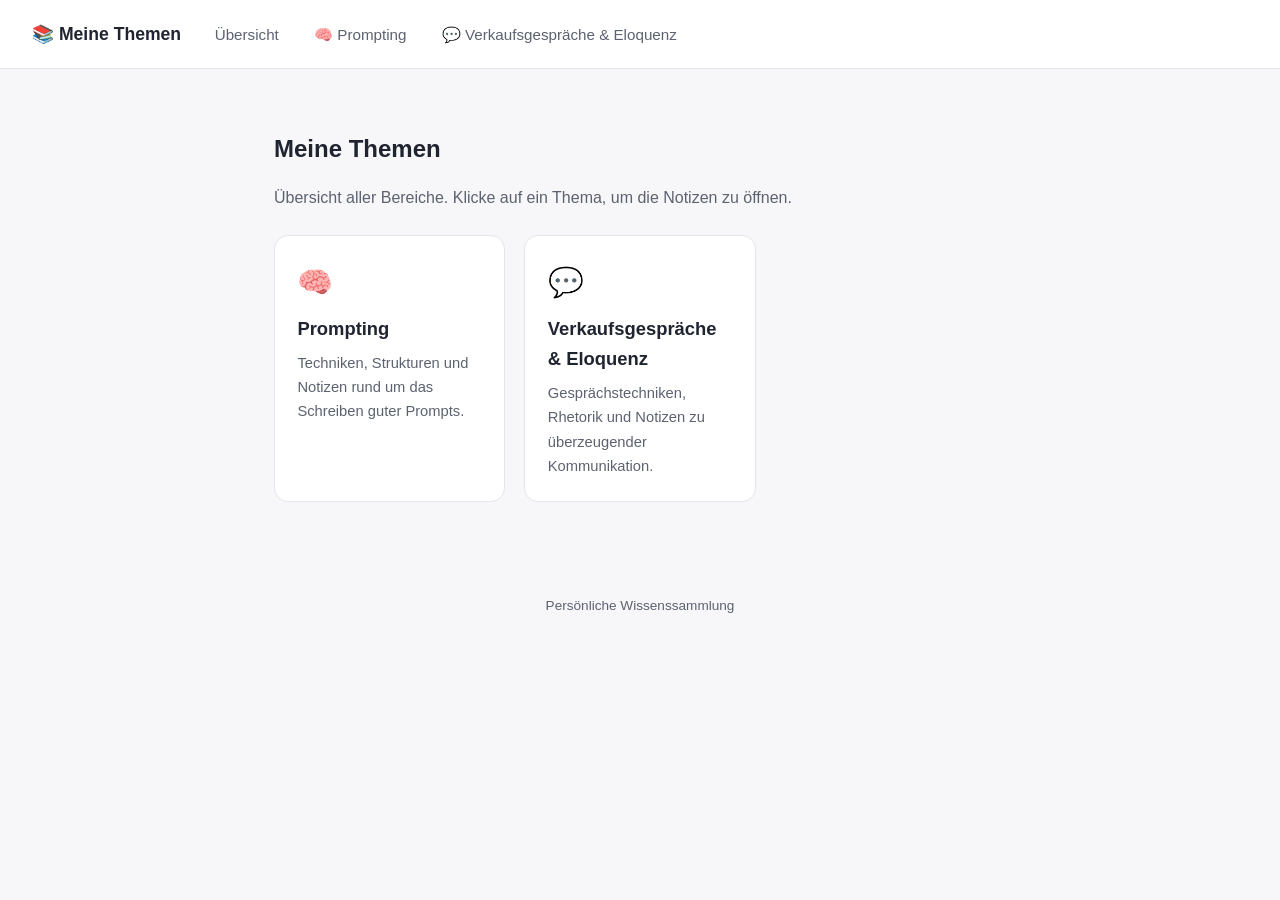
==== docs/index.html @ d951d45c "Initial version: personal topics site (Prompting, Verkaufsgespräche & Eloquenz) Static site generate" ====
﻿<!DOCTYPE html>
<html lang="de">
<head>
<meta charset="UTF-8">
<meta name="viewport" content="width=device-width, initial-scale=1.0">
<title>Meine Themen – Übersicht</title>
<link rel="stylesheet" href="assets/style.css">
</head>
<body>
<header class="site-header">
  <a class="brand" href="index.html">📚 Meine Themen</a>
  <nav class="topnav">
    <a href="index.html">Übersicht</a>
    <a href="prompting.html">🧠 Prompting</a>
<a href="verkaufsgespraeche-eloquenz.html">💬 Verkaufsgespräche & Eloquenz</a>
  </nav>
</header>
<main>
<section class="intro">
  <h1>Meine Themen</h1>
  <p>Übersicht aller Bereiche. Klicke auf ein Thema, um die Notizen zu öffnen.</p>
</section>
<section class="card-grid">
<a class="card" href="prompting.html">
  <div class="card-emoji">🧠</div>
  <h2>Prompting</h2>
  <p>Techniken, Strukturen und Notizen rund um das Schreiben guter Prompts.</p>
</a>
<a class="card" href="verkaufsgespraeche-eloquenz.html">
  <div class="card-emoji">💬</div>
  <h2>Verkaufsgespräche & Eloquenz</h2>
  <p>Gesprächstechniken, Rhetorik und Notizen zu überzeugender Kommunikation.</p>
</a>
</section>
</main>
<footer class="site-footer">
  <p>Persönliche Wissenssammlung</p>
</footer>
</body>
</html>
---- docs/assets/style.css ----
:root {
  --bg: #f7f7f9;
  --surface: #ffffff;
  --text: #1f2430;
  --muted: #5c6270;
  --accent: #4f56d3;
  --accent-soft: #eef0fd;
  --border: #e4e5ec;
}

@media (prefers-color-scheme: dark) {
  :root {
    --bg: #16171d;
    --surface: #1f212b;
    --text: #eceef3;
    --muted: #a3a8b8;
    --accent: #8b91ff;
    --accent-soft: #262a45;
    --border: #2b2d3a;
  }
}

* { box-sizing: border-box; }

body {
  margin: 0;
  font-family: -apple-system, "Segoe UI", Roboto, Helvetica, Arial, sans-serif;
  background: var(--bg);
  color: var(--text);
  line-height: 1.65;
}

.site-header {
  display: flex;
  flex-wrap: wrap;
  align-items: center;
  gap: 1rem 1.5rem;
  padding: 1rem 2rem;
  background: var(--surface);
  border-bottom: 1px solid var(--border);
  position: sticky;
  top: 0;
  z-index: 10;
}

.brand {
  font-weight: 700;
  font-size: 1.1rem;
  color: var(--text);
  text-decoration: none;
}

.topnav {
  display: flex;
  flex-wrap: wrap;
  gap: 0.25rem 1rem;
}

.topnav a {
  color: var(--muted);
  text-decoration: none;
  padding: 0.35rem 0.6rem;
  border-radius: 6px;
  font-size: 0.95rem;
}

.topnav a:hover {
  background: var(--accent-soft);
  color: var(--accent);
}

.topnav a.active {
  background: var(--accent-soft);
  color: var(--accent);
  font-weight: 600;
}

main {
  max-width: 780px;
  margin: 0 auto;
  padding: 2.5rem 1.5rem 4rem;
}

.intro h1 {
  margin-bottom: 0.3rem;
}

.intro p {
  color: var(--muted);
}

.card-grid {
  display: grid;
  grid-template-columns: repeat(auto-fill, minmax(220px, 1fr));
  gap: 1.2rem;
  margin-top: 1.5rem;
}

.card {
  display: block;
  background: var(--surface);
  border: 1px solid var(--border);
  border-radius: 14px;
  padding: 1.4rem;
  text-decoration: none;
  color: var(--text);
  transition: transform 0.15s ease, box-shadow 0.15s ease;
}

.card:hover {
  transform: translateY(-3px);
  box-shadow: 0 8px 24px rgba(0,0,0,0.08);
  border-color: var(--accent);
}

.card-emoji {
  font-size: 1.8rem;
  margin-bottom: 0.5rem;
}

.card h2 {
  margin: 0 0 0.4rem;
  font-size: 1.15rem;
}

.card p {
  margin: 0;
  color: var(--muted);
  font-size: 0.92rem;
}

.topic-page {
  background: var(--surface);
  border: 1px solid var(--border);
  border-radius: 16px;
  padding: 2rem 2.2rem;
}

.topic-page h1 {
  margin-top: 0;
}

.topic-page h2 {
  margin-top: 2rem;
  border-bottom: 1px solid var(--border);
  padding-bottom: 0.3rem;
}

.topic-page code {
  background: var(--accent-soft);
  padding: 0.1rem 0.35rem;
  border-radius: 4px;
  font-size: 0.9em;
}

.topic-page pre {
  background: var(--accent-soft);
  padding: 1rem;
  border-radius: 10px;
  overflow-x: auto;
}

.topic-page pre code {
  background: none;
  padding: 0;
}

.topic-page blockquote {
  margin: 1rem 0;
  padding: 0.6rem 1rem;
  border-left: 3px solid var(--accent);
  background: var(--accent-soft);
  border-radius: 0 8px 8px 0;
}

.topic-page blockquote p {
  margin: 0;
}

.site-footer {
  text-align: center;
  color: var(--muted);
  font-size: 0.85rem;
  padding: 1rem;
}
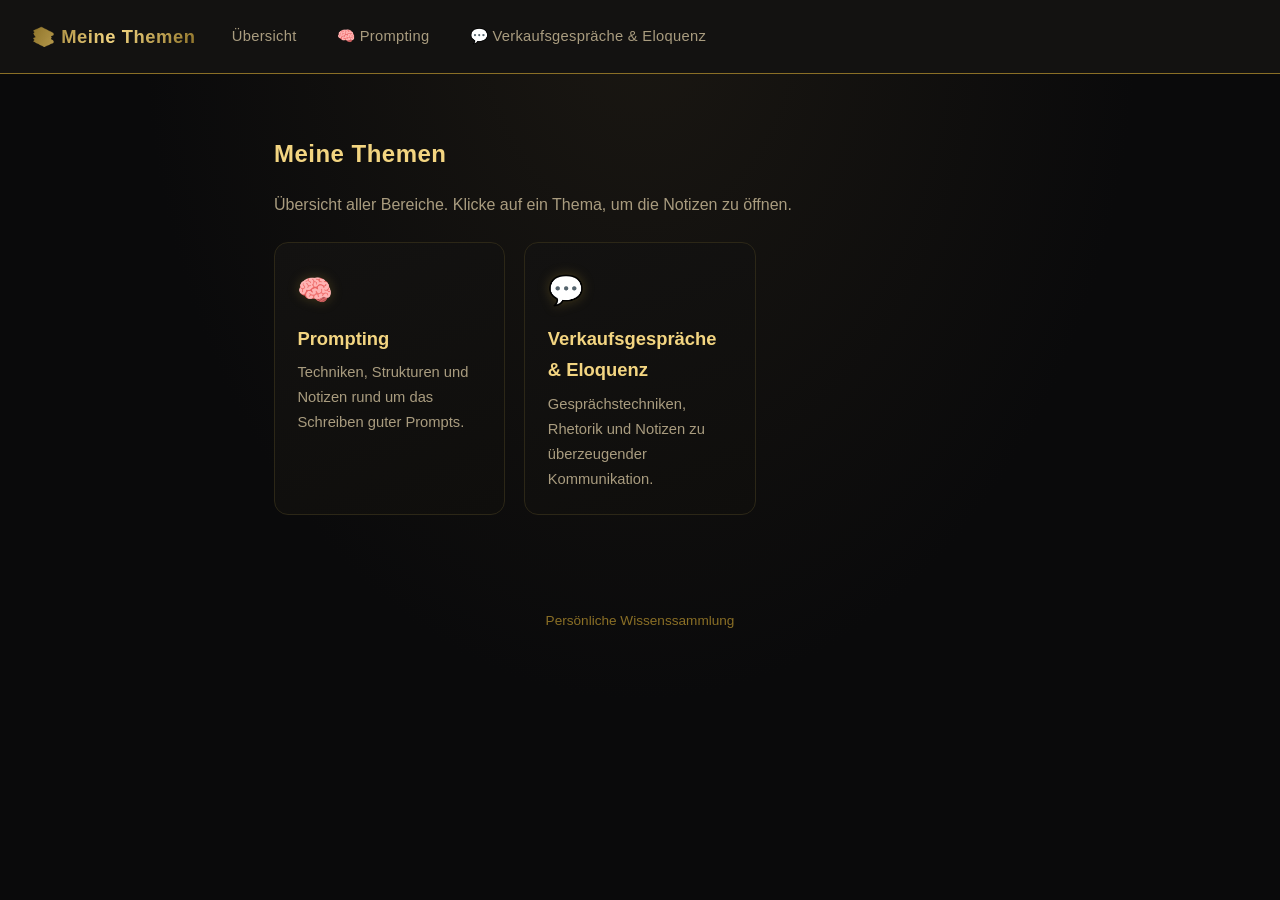
==== commit f29473cd: "Add personal notes and document attachments per topic Each topic page now has a notes textarea (auto" ====
--- a/docs/index.html
+++ b/docs/index.html
@@ -36,5 +36,6 @@
 <footer class="site-footer">
   <p>Persönliche Wissenssammlung</p>
 </footer>
+<script src="assets/notebook.js"></script>
 </body>
 </html>
--- a/docs/assets/style.css
+++ b/docs/assets/style.css
@@ -1,23 +1,13 @@
 :root {
-  --bg: #f7f7f9;
-  --surface: #ffffff;
-  --text: #1f2430;
-  --muted: #5c6270;
-  --accent: #4f56d3;
-  --accent-soft: #eef0fd;
-  --border: #e4e5ec;
-}
-
-@media (prefers-color-scheme: dark) {
-  :root {
-    --bg: #16171d;
-    --surface: #1f212b;
-    --text: #eceef3;
-    --muted: #a3a8b8;
-    --accent: #8b91ff;
-    --accent-soft: #262a45;
-    --border: #2b2d3a;
-  }
+  --bg: #0a0a0b;
+  --surface: #131211;
+  --surface-hover: #19170f;
+  --text: #f2ead9;
+  --muted: #a99c7f;
+  --gold: #d4af37;
+  --gold-bright: #f3d581;
+  --gold-dim: #8a6f26;
+  --border: #2c2717;
 }
 
 * { box-sizing: border-box; }
@@ -25,9 +15,11 @@
 body {
   margin: 0;
   font-family: -apple-system, "Segoe UI", Roboto, Helvetica, Arial, sans-serif;
-  background: var(--bg);
-  color: var(--text);
-  line-height: 1.65;
+  background:
+    radial-gradient(ellipse at top, #1a1712 0%, #0a0a0b 55%);
+  background-attachment: fixed;
+  color: var(--text);
+  line-height: 1.7;
 }
 
 .site-header {
@@ -35,9 +27,9 @@
   flex-wrap: wrap;
   align-items: center;
   gap: 1rem 1.5rem;
-  padding: 1rem 2rem;
+  padding: 1.1rem 2rem;
   background: var(--surface);
-  border-bottom: 1px solid var(--border);
+  border-bottom: 1px solid var(--gold-dim);
   position: sticky;
   top: 0;
   z-index: 10;
@@ -45,8 +37,12 @@
 
 .brand {
   font-weight: 700;
-  font-size: 1.1rem;
-  color: var(--text);
+  font-size: 1.15rem;
+  letter-spacing: 0.03em;
+  background: linear-gradient(120deg, var(--gold-dim), var(--gold-bright), var(--gold-dim));
+  -webkit-background-clip: text;
+  background-clip: text;
+  color: transparent;
   text-decoration: none;
 }
 
@@ -59,19 +55,22 @@
 .topnav a {
   color: var(--muted);
   text-decoration: none;
-  padding: 0.35rem 0.6rem;
+  padding: 0.35rem 0.7rem;
   border-radius: 6px;
-  font-size: 0.95rem;
+  font-size: 0.92rem;
+  letter-spacing: 0.02em;
+  border: 1px solid transparent;
+  transition: color 0.15s ease, border-color 0.15s ease;
 }
 
 .topnav a:hover {
-  background: var(--accent-soft);
-  color: var(--accent);
+  color: var(--gold-bright);
+  border-color: var(--gold-dim);
 }
 
 .topnav a.active {
-  background: var(--accent-soft);
-  color: var(--accent);
+  color: var(--gold);
+  border-color: var(--gold);
   font-weight: 600;
 }
 
@@ -83,6 +82,8 @@
 
 .intro h1 {
   margin-bottom: 0.3rem;
+  color: var(--gold-bright);
+  letter-spacing: 0.02em;
 }
 
 .intro p {
@@ -98,29 +99,32 @@
 
 .card {
   display: block;
-  background: var(--surface);
+  background: linear-gradient(160deg, var(--surface), #0f0e0c);
   border: 1px solid var(--border);
   border-radius: 14px;
   padding: 1.4rem;
   text-decoration: none;
   color: var(--text);
-  transition: transform 0.15s ease, box-shadow 0.15s ease;
+  transition: transform 0.18s ease, box-shadow 0.18s ease, border-color 0.18s ease;
 }
 
 .card:hover {
   transform: translateY(-3px);
-  box-shadow: 0 8px 24px rgba(0,0,0,0.08);
-  border-color: var(--accent);
+  box-shadow: 0 10px 28px rgba(212, 175, 55, 0.12);
+  border-color: var(--gold);
+  background: linear-gradient(160deg, var(--surface-hover), #0f0e0c);
 }
 
 .card-emoji {
   font-size: 1.8rem;
   margin-bottom: 0.5rem;
+  filter: drop-shadow(0 0 6px rgba(212, 175, 55, 0.25));
 }
 
 .card h2 {
   margin: 0 0 0.4rem;
   font-size: 1.15rem;
+  color: var(--gold-bright);
 }
 
 .card p {
@@ -130,31 +134,45 @@
 }
 
 .topic-page {
-  background: var(--surface);
+  background: linear-gradient(160deg, var(--surface), #0f0e0c);
   border: 1px solid var(--border);
   border-radius: 16px;
   padding: 2rem 2.2rem;
+  box-shadow: 0 20px 60px rgba(0, 0, 0, 0.4);
 }
 
 .topic-page h1 {
   margin-top: 0;
+  color: var(--gold-bright);
 }
 
 .topic-page h2 {
   margin-top: 2rem;
+  color: var(--gold);
   border-bottom: 1px solid var(--border);
   padding-bottom: 0.3rem;
+  letter-spacing: 0.01em;
+}
+
+.topic-page strong {
+  color: var(--gold-bright);
+}
+
+.topic-page a {
+  color: var(--gold);
 }
 
 .topic-page code {
-  background: var(--accent-soft);
+  background: #1e1a10;
+  color: var(--gold-bright);
   padding: 0.1rem 0.35rem;
   border-radius: 4px;
   font-size: 0.9em;
 }
 
 .topic-page pre {
-  background: var(--accent-soft);
+  background: #0e0d0b;
+  border: 1px solid var(--border);
   padding: 1rem;
   border-radius: 10px;
   overflow-x: auto;
@@ -162,24 +180,197 @@
 
 .topic-page pre code {
   background: none;
+  color: var(--text);
   padding: 0;
 }
 
 .topic-page blockquote {
   margin: 1rem 0;
   padding: 0.6rem 1rem;
-  border-left: 3px solid var(--accent);
-  background: var(--accent-soft);
+  border-left: 3px solid var(--gold);
+  background: rgba(212, 175, 55, 0.07);
   border-radius: 0 8px 8px 0;
 }
 
 .topic-page blockquote p {
   margin: 0;
+  color: var(--muted);
 }
 
 .site-footer {
   text-align: center;
-  color: var(--muted);
+  color: var(--gold-dim);
   font-size: 0.85rem;
   padding: 1rem;
 }
+
+.notebook {
+  margin-top: 2rem;
+  background: linear-gradient(160deg, var(--surface), #0f0e0c);
+  border: 1px solid var(--border);
+  border-radius: 16px;
+  padding: 2rem 2.2rem;
+  box-shadow: 0 20px 60px rgba(0, 0, 0, 0.4);
+}
+
+.notebook-heading {
+  margin: 0 0 0.4rem;
+  color: var(--gold);
+  letter-spacing: 0.01em;
+}
+
+.notebook-heading:not(:first-child) {
+  margin-top: 2rem;
+  padding-top: 1.6rem;
+  border-top: 1px solid var(--border);
+}
+
+.notebook-hint {
+  margin: 0 0 0.9rem;
+  color: var(--muted);
+  font-size: 0.88rem;
+}
+
+.notes-editor {
+  width: 100%;
+  resize: vertical;
+  background: #0e0d0b;
+  border: 1px solid var(--border);
+  border-radius: 10px;
+  padding: 0.9rem 1rem;
+  color: var(--text);
+  font-family: inherit;
+  font-size: 0.95rem;
+  line-height: 1.6;
+}
+
+.notes-editor:focus {
+  outline: none;
+  border-color: var(--gold-dim);
+}
+
+.notes-toolbar {
+  display: flex;
+  align-items: center;
+  justify-content: space-between;
+  gap: 1rem;
+  margin-top: 0.6rem;
+}
+
+.notes-status {
+  color: var(--muted);
+  font-size: 0.82rem;
+}
+
+.notes-export,
+.attach-link-form button,
+.attachment-remove {
+  background: transparent;
+  border: 1px solid var(--gold-dim);
+  color: var(--gold-bright);
+  border-radius: 8px;
+  padding: 0.5rem 0.9rem;
+  font-size: 0.85rem;
+  cursor: pointer;
+  transition: border-color 0.15s ease, color 0.15s ease;
+}
+
+.notes-export:hover,
+.attach-link-form button:hover {
+  border-color: var(--gold);
+  color: var(--gold);
+}
+
+.attach-link-form {
+  display: flex;
+  flex-wrap: wrap;
+  gap: 0.6rem;
+  margin-bottom: 1rem;
+}
+
+.attach-link-form input {
+  flex: 1 1 160px;
+  background: #0e0d0b;
+  border: 1px solid var(--border);
+  border-radius: 8px;
+  padding: 0.55rem 0.8rem;
+  color: var(--text);
+  font-family: inherit;
+  font-size: 0.9rem;
+}
+
+.attach-link-form input:focus {
+  outline: none;
+  border-color: var(--gold-dim);
+}
+
+.attach-file-row {
+  display: flex;
+  align-items: center;
+  gap: 0.8rem;
+  margin-bottom: 1.2rem;
+  flex-wrap: wrap;
+}
+
+.attach-file-label {
+  display: inline-flex;
+  align-items: center;
+  gap: 0.5rem;
+  color: var(--muted);
+  font-size: 0.88rem;
+  border: 1px dashed var(--border);
+  border-radius: 8px;
+  padding: 0.5rem 0.9rem;
+  cursor: pointer;
+}
+
+.attach-file-status {
+  color: var(--gold-bright);
+  font-size: 0.82rem;
+}
+
+.attachment-list {
+  display: flex;
+  flex-direction: column;
+  gap: 0.5rem;
+}
+
+.attachment-empty {
+  color: var(--muted);
+  font-size: 0.88rem;
+  margin: 0;
+}
+
+.attachment-item {
+  display: flex;
+  align-items: center;
+  justify-content: space-between;
+  gap: 1rem;
+  background: #0e0d0b;
+  border: 1px solid var(--border);
+  border-radius: 8px;
+  padding: 0.55rem 0.9rem;
+}
+
+.attachment-item a {
+  color: var(--gold-bright);
+  text-decoration: none;
+  overflow-wrap: anywhere;
+}
+
+.attachment-item a:hover {
+  text-decoration: underline;
+}
+
+.attachment-remove {
+  border-color: var(--border);
+  color: var(--muted);
+  padding: 0.3rem 0.6rem;
+  font-size: 0.78rem;
+  flex-shrink: 0;
+}
+
+.attachment-remove:hover {
+  border-color: #b8452e;
+  color: #e0715a;
+}
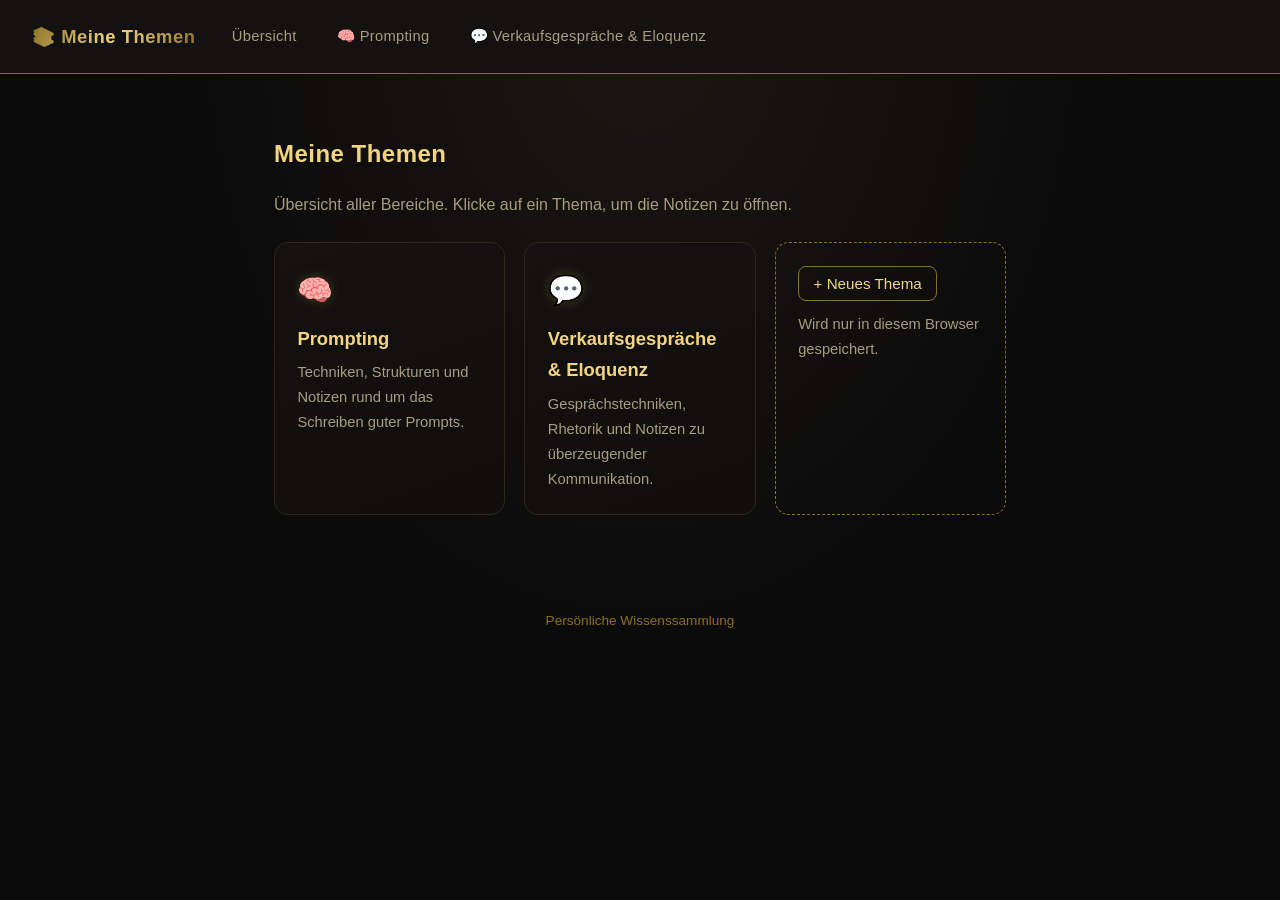
==== commit a6d6ada0: "Add self-service topic tiles Adds a "+ Neues Thema" button on the homepage that lets the user create" ====
--- a/docs/index.html
+++ b/docs/index.html
@@ -31,11 +31,24 @@
   <h2>Verkaufsgespräche & Eloquenz</h2>
   <p>Gesprächstechniken, Rhetorik und Notizen zu überzeugender Kommunikation.</p>
 </a>
+<div class="card card-add">
+  <button type="button" class="add-topic-button">+ Neues Thema</button>
+  <form class="add-topic-form">
+    <input type="text" class="add-topic-title" placeholder="Titel" required>
+    <input type="text" class="add-topic-emoji" placeholder="Emoji (optional)" maxlength="4">
+    <input type="text" class="add-topic-summary" placeholder="Kurzbeschreibung (optional)">
+    <button type="submit">Anlegen</button>
+  </form>
+  <p class="card-add-hint">Wird nur in diesem Browser gespeichert.</p>
+</div>
 </section>
 </main>
 <footer class="site-footer">
   <p>Persönliche Wissenssammlung</p>
 </footer>
+<script>window.STATIC_SLUGS = ["prompting","verkaufsgespraeche-eloquenz"];</script>
+<script src="assets/topics.js"></script>
 <script src="assets/notebook.js"></script>
+<script src="assets/dynamic-topic.js"></script>
 </body>
 </html>
--- a/docs/assets/style.css
+++ b/docs/assets/style.css
@@ -133,6 +133,83 @@
   font-size: 0.92rem;
 }
 
+.card-add {
+  background: transparent;
+  border: 1px dashed var(--gold-dim);
+  display: flex;
+  flex-direction: column;
+  align-items: flex-start;
+  gap: 0.7rem;
+}
+
+.card-add:hover {
+  transform: none;
+  box-shadow: none;
+}
+
+.add-topic-button {
+  background: transparent;
+  border: 1px solid var(--gold-dim);
+  color: var(--gold-bright);
+  border-radius: 8px;
+  padding: 0.5rem 0.9rem;
+  font-size: 0.95rem;
+  cursor: pointer;
+  transition: border-color 0.15s ease, color 0.15s ease;
+}
+
+.add-topic-button:hover {
+  border-color: var(--gold);
+  color: var(--gold);
+}
+
+.add-topic-form {
+  display: none;
+  flex-direction: column;
+  gap: 0.5rem;
+  width: 100%;
+}
+
+.add-topic-form.open {
+  display: flex;
+}
+
+.add-topic-form input {
+  background: #0e0d0b;
+  border: 1px solid var(--border);
+  border-radius: 8px;
+  padding: 0.5rem 0.7rem;
+  color: var(--text);
+  font-family: inherit;
+  font-size: 0.88rem;
+}
+
+.add-topic-form input:focus {
+  outline: none;
+  border-color: var(--gold-dim);
+}
+
+.add-topic-form button[type="submit"] {
+  background: transparent;
+  border: 1px solid var(--gold-dim);
+  color: var(--gold-bright);
+  border-radius: 8px;
+  padding: 0.45rem 0.8rem;
+  font-size: 0.85rem;
+  cursor: pointer;
+}
+
+.add-topic-form button[type="submit"]:hover {
+  border-color: var(--gold);
+  color: var(--gold);
+}
+
+.card-add-hint {
+  margin: 0;
+  color: var(--muted);
+  font-size: 0.78rem;
+}
+
 .topic-page {
   background: linear-gradient(160deg, var(--surface), #0f0e0c);
   border: 1px solid var(--border);
@@ -144,6 +221,40 @@
 .topic-page h1 {
   margin-top: 0;
   color: var(--gold-bright);
+}
+
+.topic-delete {
+  background: transparent;
+  border: 1px solid var(--border);
+  color: var(--muted);
+  border-radius: 8px;
+  padding: 0.4rem 0.8rem;
+  font-size: 0.82rem;
+  cursor: pointer;
+  transition: border-color 0.15s ease, color 0.15s ease;
+}
+
+.topic-delete:hover {
+  border-color: #b8452e;
+  color: #e0715a;
+}
+
+.topic-export {
+  display: block;
+  margin: 0.8rem 0 0;
+  background: transparent;
+  border: 1px solid var(--gold-dim);
+  color: var(--gold-bright);
+  border-radius: 8px;
+  padding: 0.5rem 0.9rem;
+  font-size: 0.85rem;
+  cursor: pointer;
+  transition: border-color 0.15s ease, color 0.15s ease;
+}
+
+.topic-export:hover {
+  border-color: var(--gold);
+  color: var(--gold);
 }
 
 .topic-page h2 {
@@ -231,22 +342,36 @@
   font-size: 0.88rem;
 }
 
+.notes-paper {
+  position: relative;
+  border-radius: 13px;
+  padding: 2px;
+  background: linear-gradient(135deg, var(--gold-dim), rgba(138, 111, 38, 0) 35%, rgba(138, 111, 38, 0) 65%, var(--gold-dim));
+  transition: box-shadow 0.25s ease, transform 0.25s ease;
+}
+
+.notes-paper:focus-within {
+  box-shadow: 0 0 0 4px rgba(212, 175, 55, 0.12), 0 16px 34px rgba(212, 175, 55, 0.14);
+  transform: translateY(-1px);
+}
+
 .notes-editor {
+  display: block;
   width: 100%;
   resize: vertical;
   background: #0e0d0b;
-  border: 1px solid var(--border);
-  border-radius: 10px;
+  border: none;
+  border-radius: 11px;
   padding: 0.9rem 1rem;
   color: var(--text);
   font-family: inherit;
   font-size: 0.95rem;
   line-height: 1.6;
+  box-shadow: inset 0 1px 5px rgba(0, 0, 0, 0.35);
 }
 
 .notes-editor:focus {
   outline: none;
-  border-color: var(--gold-dim);
 }
 
 .notes-toolbar {
@@ -263,8 +388,7 @@
 }
 
 .notes-export,
-.attach-link-form button,
-.attachment-remove {
+.attach-link-form button {
   background: transparent;
   border: 1px solid var(--gold-dim);
   color: var(--gold-bright);
@@ -330,44 +454,101 @@
 }
 
 .attachment-list {
-  display: flex;
-  flex-direction: column;
-  gap: 0.5rem;
+  display: grid;
+  grid-template-columns: repeat(auto-fill, minmax(180px, 1fr));
+  gap: 0.9rem;
 }
 
 .attachment-empty {
+  grid-column: 1 / -1;
   color: var(--muted);
   font-size: 0.88rem;
   margin: 0;
 }
 
 .attachment-item {
+  position: relative;
+  display: flex;
+  flex-direction: column;
+  align-items: flex-start;
+  gap: 0.7rem;
+  background: linear-gradient(160deg, var(--surface), #0f0e0c);
+  border: 1px solid var(--border);
+  border-radius: 12px;
+  padding: 1rem 1rem 0.9rem;
+  transition: transform 0.18s ease, box-shadow 0.18s ease, border-color 0.18s ease;
+}
+
+.attachment-item:hover {
+  transform: translateY(-3px);
+  box-shadow: 0 10px 26px rgba(212, 175, 55, 0.14);
+  border-color: var(--gold-dim);
+}
+
+.attachment-icon {
+  width: 2.5rem;
+  height: 2.5rem;
   display: flex;
   align-items: center;
-  justify-content: space-between;
-  gap: 1rem;
+  justify-content: center;
+  font-size: 1.25rem;
   background: #0e0d0b;
-  border: 1px solid var(--border);
-  border-radius: 8px;
-  padding: 0.55rem 0.9rem;
-}
-
-.attachment-item a {
+  border: 1px solid var(--gold-dim);
+  border-radius: 50%;
+}
+
+.attachment-body {
+  display: flex;
+  flex-direction: column;
+  gap: 0.15rem;
+  width: 100%;
+  min-width: 0;
+}
+
+.attachment-title {
   color: var(--gold-bright);
   text-decoration: none;
-  overflow-wrap: anywhere;
-}
-
-.attachment-item a:hover {
+  font-size: 0.92rem;
+  font-weight: 600;
+  white-space: nowrap;
+  overflow: hidden;
+  text-overflow: ellipsis;
+  max-width: 100%;
+}
+
+.attachment-title:hover {
   text-decoration: underline;
 }
 
+.attachment-kind {
+  color: var(--muted);
+  font-size: 0.72rem;
+  letter-spacing: 0.05em;
+  text-transform: uppercase;
+}
+
 .attachment-remove {
-  border-color: var(--border);
-  color: var(--muted);
-  padding: 0.3rem 0.6rem;
-  font-size: 0.78rem;
-  flex-shrink: 0;
+  position: absolute;
+  top: 0.55rem;
+  right: 0.55rem;
+  width: 1.5rem;
+  height: 1.5rem;
+  display: flex;
+  align-items: center;
+  justify-content: center;
+  background: transparent;
+  border: 1px solid var(--border);
+  border-radius: 50%;
+  color: var(--muted);
+  font-size: 0.95rem;
+  line-height: 1;
+  cursor: pointer;
+  opacity: 0;
+  transition: opacity 0.15s ease, border-color 0.15s ease, color 0.15s ease;
+}
+
+.attachment-item:hover .attachment-remove {
+  opacity: 1;
 }
 
 .attachment-remove:hover {
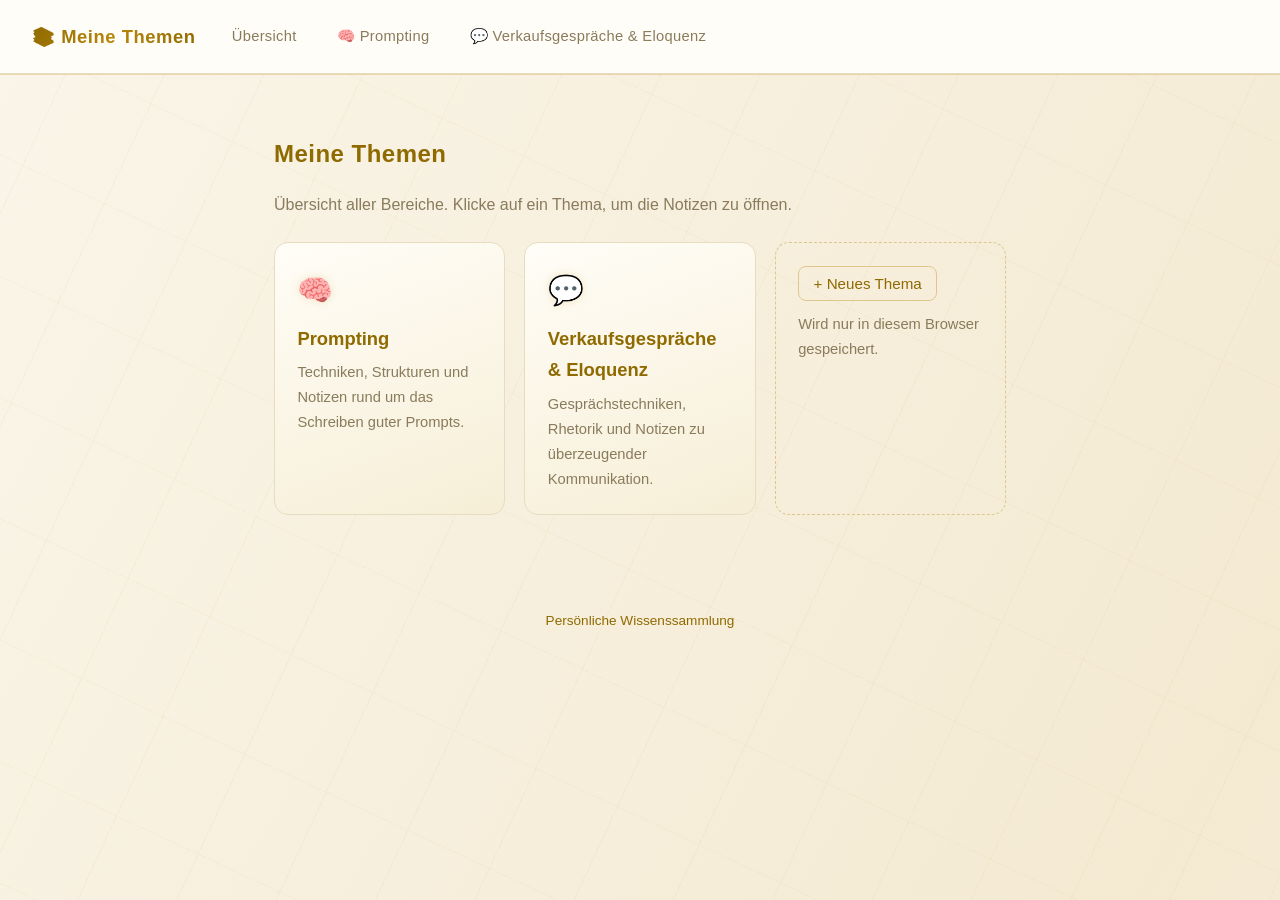
==== commit a8eb5b50: "Redesign: light beige-gold theme with animated background, add emoji picker Replaces the black-gold " ====
--- a/docs/index.html
+++ b/docs/index.html
@@ -35,7 +35,11 @@
   <button type="button" class="add-topic-button">+ Neues Thema</button>
   <form class="add-topic-form">
     <input type="text" class="add-topic-title" placeholder="Titel" required>
-    <input type="text" class="add-topic-emoji" placeholder="Emoji (optional)" maxlength="4">
+    <div class="emoji-field">
+      <input type="text" class="add-topic-emoji" placeholder="Emoji (optional)" maxlength="4">
+      <button type="button" class="emoji-picker-toggle" title="Emoji auswählen">😀</button>
+      <div class="emoji-picker-popup"></div>
+    </div>
     <input type="text" class="add-topic-summary" placeholder="Kurzbeschreibung (optional)">
     <button type="submit">Anlegen</button>
   </form>
--- a/docs/assets/style.css
+++ b/docs/assets/style.css
@@ -1,13 +1,14 @@
 :root {
-  --bg: #0a0a0b;
-  --surface: #131211;
-  --surface-hover: #19170f;
-  --text: #f2ead9;
-  --muted: #a99c7f;
-  --gold: #d4af37;
-  --gold-bright: #f3d581;
-  --gold-dim: #8a6f26;
-  --border: #2c2717;
+  --bg: #faf5e9;
+  --surface: #fffdf7;
+  --surface-hover: #fbf1de;
+  --surface-sunken: #fffefb;
+  --text: #372c1c;
+  --muted: #8a7b5c;
+  --gold: #b8860b;
+  --gold-bright: #8f6a00;
+  --gold-dim: #ddc78f;
+  --border: #e7dcc0;
 }
 
 * { box-sizing: border-box; }
@@ -15,11 +16,43 @@
 body {
   margin: 0;
   font-family: -apple-system, "Segoe UI", Roboto, Helvetica, Arial, sans-serif;
-  background:
-    radial-gradient(ellipse at top, #1a1712 0%, #0a0a0b 55%);
-  background-attachment: fixed;
   color: var(--text);
   line-height: 1.7;
+  position: relative;
+  background: linear-gradient(120deg, #faf5e9, #f4ead2, #fdf8ec, #f1e4c8);
+  background-size: 300% 300%;
+  animation: bg-drift 26s ease infinite;
+}
+
+body::before {
+  content: "";
+  position: fixed;
+  inset: 0;
+  z-index: -1;
+  pointer-events: none;
+  background-image:
+    repeating-linear-gradient(115deg, rgba(184, 134, 11, 0.05) 0px, rgba(184, 134, 11, 0.05) 1px, transparent 1px, transparent 90px),
+    repeating-linear-gradient(25deg, rgba(184, 134, 11, 0.04) 0px, rgba(184, 134, 11, 0.04) 1px, transparent 1px, transparent 110px);
+  background-size: 260% 260%;
+  animation: lines-drift 55s linear infinite;
+}
+
+@keyframes bg-drift {
+  0% { background-position: 0% 50%; }
+  50% { background-position: 100% 50%; }
+  100% { background-position: 0% 50%; }
+}
+
+@keyframes lines-drift {
+  0% { background-position: 0% 0%; }
+  100% { background-position: 100% 100%; }
+}
+
+@media (prefers-reduced-motion: reduce) {
+  body,
+  body::before {
+    animation: none;
+  }
 }
 
 .site-header {
@@ -29,7 +62,8 @@
   gap: 1rem 1.5rem;
   padding: 1.1rem 2rem;
   background: var(--surface);
-  border-bottom: 1px solid var(--gold-dim);
+  border-bottom: 1px solid var(--border);
+  box-shadow: 0 1px 0 rgba(184, 134, 11, 0.25);
   position: sticky;
   top: 0;
   z-index: 10;
@@ -39,7 +73,7 @@
   font-weight: 700;
   font-size: 1.15rem;
   letter-spacing: 0.03em;
-  background: linear-gradient(120deg, var(--gold-dim), var(--gold-bright), var(--gold-dim));
+  background: linear-gradient(120deg, var(--gold-bright), var(--gold), var(--gold-bright));
   -webkit-background-clip: text;
   background-clip: text;
   color: transparent;
@@ -69,7 +103,7 @@
 }
 
 .topnav a.active {
-  color: var(--gold);
+  color: var(--gold-bright);
   border-color: var(--gold);
   font-weight: 600;
 }
@@ -78,6 +112,7 @@
   max-width: 780px;
   margin: 0 auto;
   padding: 2.5rem 1.5rem 4rem;
+  position: relative;
 }
 
 .intro h1 {
@@ -99,7 +134,7 @@
 
 .card {
   display: block;
-  background: linear-gradient(160deg, var(--surface), #0f0e0c);
+  background: linear-gradient(160deg, var(--surface), #f6eed6);
   border: 1px solid var(--border);
   border-radius: 14px;
   padding: 1.4rem;
@@ -110,15 +145,15 @@
 
 .card:hover {
   transform: translateY(-3px);
-  box-shadow: 0 10px 28px rgba(212, 175, 55, 0.12);
+  box-shadow: 0 10px 28px rgba(184, 134, 11, 0.18);
   border-color: var(--gold);
-  background: linear-gradient(160deg, var(--surface-hover), #0f0e0c);
+  background: linear-gradient(160deg, var(--surface-hover), #f6eed6);
 }
 
 .card-emoji {
   font-size: 1.8rem;
   margin-bottom: 0.5rem;
-  filter: drop-shadow(0 0 6px rgba(212, 175, 55, 0.25));
+  filter: drop-shadow(0 0 4px rgba(184, 134, 11, 0.2));
 }
 
 .card h2 {
@@ -175,7 +210,7 @@
 }
 
 .add-topic-form input {
-  background: #0e0d0b;
+  background: var(--surface-sunken);
   border: 1px solid var(--border);
   border-radius: 8px;
   padding: 0.5rem 0.7rem;
@@ -210,12 +245,71 @@
   font-size: 0.78rem;
 }
 
+.emoji-field {
+  position: relative;
+  display: flex;
+  gap: 0.4rem;
+}
+
+.emoji-field .add-topic-emoji {
+  flex: 1;
+}
+
+.emoji-picker-toggle {
+  flex-shrink: 0;
+  background: var(--surface-sunken);
+  border: 1px solid var(--border);
+  border-radius: 8px;
+  font-size: 1rem;
+  padding: 0.3rem 0.55rem;
+  cursor: pointer;
+  transition: border-color 0.15s ease;
+}
+
+.emoji-picker-toggle:hover {
+  border-color: var(--gold-dim);
+}
+
+.emoji-picker-popup {
+  display: none;
+  position: absolute;
+  top: calc(100% + 0.4rem);
+  left: 0;
+  z-index: 20;
+  grid-template-columns: repeat(8, 1fr);
+  gap: 0.2rem;
+  background: var(--surface);
+  border: 1px solid var(--gold-dim);
+  border-radius: 10px;
+  padding: 0.6rem;
+  width: 264px;
+  box-shadow: 0 14px 34px rgba(55, 44, 28, 0.18);
+}
+
+.emoji-picker-popup.open {
+  display: grid;
+}
+
+.emoji-picker-popup button {
+  background: transparent;
+  border: none;
+  border-radius: 6px;
+  font-size: 1.15rem;
+  padding: 0.3rem;
+  cursor: pointer;
+  line-height: 1;
+}
+
+.emoji-picker-popup button:hover {
+  background: var(--gold-dim);
+}
+
 .topic-page {
-  background: linear-gradient(160deg, var(--surface), #0f0e0c);
+  background: linear-gradient(160deg, var(--surface), #f6eed6);
   border: 1px solid var(--border);
   border-radius: 16px;
   padding: 2rem 2.2rem;
-  box-shadow: 0 20px 60px rgba(0, 0, 0, 0.4);
+  box-shadow: 0 20px 50px rgba(184, 134, 11, 0.1);
 }
 
 .topic-page h1 {
@@ -236,7 +330,7 @@
 
 .topic-delete:hover {
   border-color: #b8452e;
-  color: #e0715a;
+  color: #b8452e;
 }
 
 .topic-export {
@@ -259,7 +353,7 @@
 
 .topic-page h2 {
   margin-top: 2rem;
-  color: var(--gold);
+  color: var(--gold-bright);
   border-bottom: 1px solid var(--border);
   padding-bottom: 0.3rem;
   letter-spacing: 0.01em;
@@ -270,11 +364,11 @@
 }
 
 .topic-page a {
-  color: var(--gold);
+  color: var(--gold-bright);
 }
 
 .topic-page code {
-  background: #1e1a10;
+  background: #f1e6c4;
   color: var(--gold-bright);
   padding: 0.1rem 0.35rem;
   border-radius: 4px;
@@ -282,7 +376,7 @@
 }
 
 .topic-page pre {
-  background: #0e0d0b;
+  background: var(--surface-sunken);
   border: 1px solid var(--border);
   padding: 1rem;
   border-radius: 10px;
@@ -299,7 +393,7 @@
   margin: 1rem 0;
   padding: 0.6rem 1rem;
   border-left: 3px solid var(--gold);
-  background: rgba(212, 175, 55, 0.07);
+  background: rgba(184, 134, 11, 0.07);
   border-radius: 0 8px 8px 0;
 }
 
@@ -310,23 +404,23 @@
 
 .site-footer {
   text-align: center;
-  color: var(--gold-dim);
+  color: var(--gold-bright);
   font-size: 0.85rem;
   padding: 1rem;
 }
 
 .notebook {
   margin-top: 2rem;
-  background: linear-gradient(160deg, var(--surface), #0f0e0c);
+  background: linear-gradient(160deg, var(--surface), #f6eed6);
   border: 1px solid var(--border);
   border-radius: 16px;
   padding: 2rem 2.2rem;
-  box-shadow: 0 20px 60px rgba(0, 0, 0, 0.4);
+  box-shadow: 0 20px 50px rgba(184, 134, 11, 0.1);
 }
 
 .notebook-heading {
   margin: 0 0 0.4rem;
-  color: var(--gold);
+  color: var(--gold-bright);
   letter-spacing: 0.01em;
 }
 
@@ -346,12 +440,12 @@
   position: relative;
   border-radius: 13px;
   padding: 2px;
-  background: linear-gradient(135deg, var(--gold-dim), rgba(138, 111, 38, 0) 35%, rgba(138, 111, 38, 0) 65%, var(--gold-dim));
+  background: linear-gradient(135deg, var(--gold-dim), rgba(221, 199, 143, 0) 35%, rgba(221, 199, 143, 0) 65%, var(--gold-dim));
   transition: box-shadow 0.25s ease, transform 0.25s ease;
 }
 
 .notes-paper:focus-within {
-  box-shadow: 0 0 0 4px rgba(212, 175, 55, 0.12), 0 16px 34px rgba(212, 175, 55, 0.14);
+  box-shadow: 0 0 0 4px rgba(184, 134, 11, 0.12), 0 16px 34px rgba(184, 134, 11, 0.14);
   transform: translateY(-1px);
 }
 
@@ -359,7 +453,7 @@
   display: block;
   width: 100%;
   resize: vertical;
-  background: #0e0d0b;
+  background: var(--surface-sunken);
   border: none;
   border-radius: 11px;
   padding: 0.9rem 1rem;
@@ -367,7 +461,7 @@
   font-family: inherit;
   font-size: 0.95rem;
   line-height: 1.6;
-  box-shadow: inset 0 1px 5px rgba(0, 0, 0, 0.35);
+  box-shadow: inset 0 1px 4px rgba(55, 44, 28, 0.08);
 }
 
 .notes-editor:focus {
@@ -414,7 +508,7 @@
 
 .attach-link-form input {
   flex: 1 1 160px;
-  background: #0e0d0b;
+  background: var(--surface-sunken);
   border: 1px solid var(--border);
   border-radius: 8px;
   padding: 0.55rem 0.8rem;
@@ -472,7 +566,7 @@
   flex-direction: column;
   align-items: flex-start;
   gap: 0.7rem;
-  background: linear-gradient(160deg, var(--surface), #0f0e0c);
+  background: linear-gradient(160deg, var(--surface), #f6eed6);
   border: 1px solid var(--border);
   border-radius: 12px;
   padding: 1rem 1rem 0.9rem;
@@ -481,7 +575,7 @@
 
 .attachment-item:hover {
   transform: translateY(-3px);
-  box-shadow: 0 10px 26px rgba(212, 175, 55, 0.14);
+  box-shadow: 0 10px 26px rgba(184, 134, 11, 0.16);
   border-color: var(--gold-dim);
 }
 
@@ -492,7 +586,7 @@
   align-items: center;
   justify-content: center;
   font-size: 1.25rem;
-  background: #0e0d0b;
+  background: var(--surface-sunken);
   border: 1px solid var(--gold-dim);
   border-radius: 50%;
 }
@@ -553,5 +647,214 @@
 
 .attachment-remove:hover {
   border-color: #b8452e;
-  color: #e0715a;
-}
+  color: #b8452e;
+}
+
+.widget-toggles {
+  display: flex;
+  flex-wrap: wrap;
+  gap: 0.6rem;
+  margin-top: 1.6rem;
+  padding-top: 1.6rem;
+  border-top: 1px solid var(--border);
+}
+
+.widget-toggles:empty {
+  display: none;
+  border: none;
+  padding: 0;
+  margin: 0;
+}
+
+.add-widget {
+  background: transparent;
+  border: 1px dashed var(--gold-dim);
+  color: var(--muted);
+  border-radius: 8px;
+  padding: 0.5rem 0.9rem;
+  font-size: 0.85rem;
+  cursor: pointer;
+  transition: border-color 0.15s ease, color 0.15s ease;
+}
+
+.add-widget:hover {
+  border-color: var(--gold);
+  color: var(--gold-bright);
+}
+
+/* --- Checkliste --- */
+.checklist-form {
+  display: flex;
+  flex-wrap: wrap;
+  gap: 0.6rem;
+  margin-bottom: 1rem;
+}
+
+.checklist-form .checklist-input {
+  flex: 1 1 200px;
+  background: var(--surface-sunken);
+  border: 1px solid var(--border);
+  border-radius: 8px;
+  padding: 0.55rem 0.8rem;
+  color: var(--text);
+  font-family: inherit;
+  font-size: 0.9rem;
+}
+
+.checklist-form .checklist-input:focus {
+  outline: none;
+  border-color: var(--gold-dim);
+}
+
+.checklist-form button {
+  background: transparent;
+  border: 1px solid var(--gold-dim);
+  color: var(--gold-bright);
+  border-radius: 8px;
+  padding: 0.5rem 0.9rem;
+  font-size: 0.85rem;
+  cursor: pointer;
+}
+
+.checklist-form button:hover {
+  border-color: var(--gold);
+  color: var(--gold);
+}
+
+.checklist-items {
+  display: flex;
+  flex-direction: column;
+  gap: 0.5rem;
+}
+
+.checklist-item {
+  display: flex;
+  align-items: center;
+  gap: 0.7rem;
+  background: var(--surface-sunken);
+  border: 1px solid var(--border);
+  border-radius: 8px;
+  padding: 0.6rem 0.9rem;
+  cursor: pointer;
+  transition: border-color 0.15s ease;
+}
+
+.checklist-item:hover {
+  border-color: var(--gold-dim);
+}
+
+.checklist-item input[type="checkbox"] {
+  width: 1.1rem;
+  height: 1.1rem;
+  accent-color: var(--gold);
+  flex-shrink: 0;
+}
+
+.checklist-text {
+  flex: 1;
+  font-size: 0.92rem;
+  color: var(--text);
+}
+
+.checklist-item.done .checklist-text {
+  color: var(--muted);
+  text-decoration: line-through;
+}
+
+.checklist-remove {
+  background: transparent;
+  border: none;
+  color: var(--muted);
+  font-size: 1rem;
+  line-height: 1;
+  cursor: pointer;
+  opacity: 0;
+  transition: opacity 0.15s ease, color 0.15s ease;
+}
+
+.checklist-item:hover .checklist-remove {
+  opacity: 1;
+}
+
+.checklist-remove:hover {
+  color: #b8452e;
+}
+
+/* --- Linkliste --- */
+.linklist-form {
+  display: flex;
+  flex-wrap: wrap;
+  gap: 0.6rem;
+  margin-bottom: 1rem;
+}
+
+.linklist-form input {
+  flex: 1 1 160px;
+  background: var(--surface-sunken);
+  border: 1px solid var(--border);
+  border-radius: 8px;
+  padding: 0.55rem 0.8rem;
+  color: var(--text);
+  font-family: inherit;
+  font-size: 0.9rem;
+}
+
+.linklist-form input:focus {
+  outline: none;
+  border-color: var(--gold-dim);
+}
+
+.linklist-form button {
+  background: transparent;
+  border: 1px solid var(--gold-dim);
+  color: var(--gold-bright);
+  border-radius: 8px;
+  padding: 0.5rem 0.9rem;
+  font-size: 0.85rem;
+  cursor: pointer;
+}
+
+.linklist-form button:hover {
+  border-color: var(--gold);
+  color: var(--gold);
+}
+
+.linklist-items {
+  display: grid;
+  grid-template-columns: repeat(auto-fill, minmax(200px, 1fr));
+  gap: 0.9rem;
+}
+
+.linklist-item {
+  position: relative;
+  display: flex;
+  align-items: center;
+  gap: 0.8rem;
+  background: linear-gradient(160deg, var(--surface), #f6eed6);
+  border: 1px solid var(--border);
+  border-radius: 12px;
+  padding: 0.8rem 1rem;
+  transition: transform 0.18s ease, box-shadow 0.18s ease, border-color 0.18s ease;
+}
+
+.linklist-item:hover {
+  transform: translateY(-3px);
+  box-shadow: 0 10px 26px rgba(184, 134, 11, 0.16);
+  border-color: var(--gold-dim);
+}
+
+.linklist-thumb {
+  width: 2.5rem;
+  height: 2.5rem;
+  border-radius: 8px;
+  object-fit: cover;
+  background: var(--surface-sunken);
+  border: 1px solid var(--gold-dim);
+  flex-shrink: 0;
+}
+
+.linklist-thumb.is-favicon {
+  border-radius: 50%;
+  object-fit: contain;
+  padding: 0.4rem;
+}
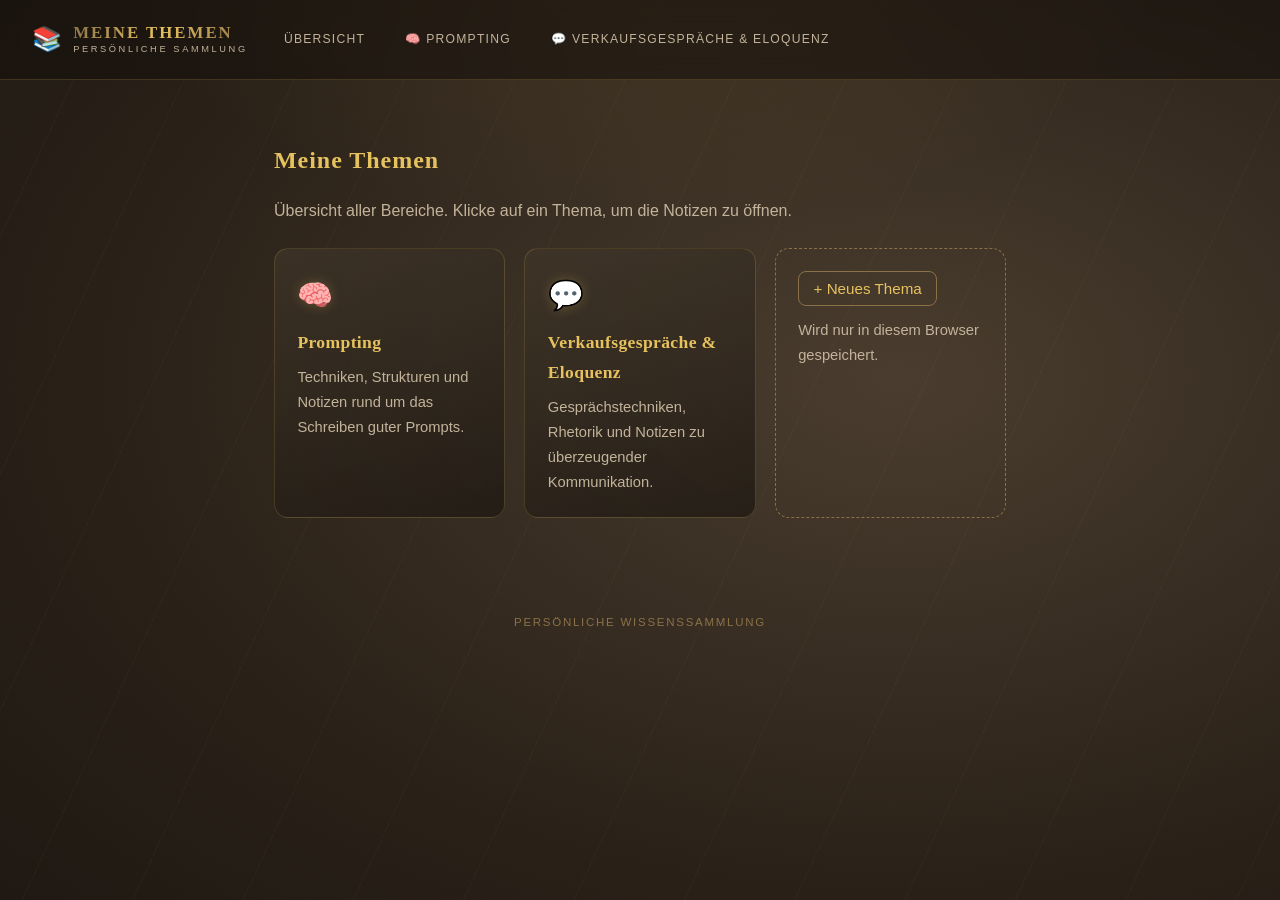
==== commit babc00e8: "Redesign: dark mocha-gold luxury theme inspired by boutique hotel sites Replaces the beige-gold them" ====
--- a/docs/index.html
+++ b/docs/index.html
@@ -8,7 +8,13 @@
 </head>
 <body>
 <header class="site-header">
-  <a class="brand" href="index.html">📚 Meine Themen</a>
+  <a class="brand" href="index.html">
+    <span class="brand-emoji">📚</span>
+    <span class="brand-lockup">
+      <span class="brand-title">Meine Themen</span>
+      <span class="brand-sub">Persönliche Sammlung</span>
+    </span>
+  </a>
   <nav class="topnav">
     <a href="index.html">Übersicht</a>
     <a href="prompting.html">🧠 Prompting</a>
--- a/docs/assets/style.css
+++ b/docs/assets/style.css
@@ -1,14 +1,15 @@
 :root {
-  --bg: #faf5e9;
-  --surface: #fffdf7;
-  --surface-hover: #fbf1de;
-  --surface-sunken: #fffefb;
-  --text: #372c1c;
-  --muted: #8a7b5c;
-  --gold: #b8860b;
-  --gold-bright: #8f6a00;
-  --gold-dim: #ddc78f;
-  --border: #e7dcc0;
+  --text: #f3ead9;
+  --muted: #c3b39a;
+  --gold: #c9a227;
+  --gold-bright: #e6c25f;
+  --gold-dim: #8a7148;
+  --border: rgba(230, 194, 95, 0.18);
+  --panel-a: rgba(64, 54, 42, 0.72);
+  --panel-b: rgba(30, 24, 18, 0.74);
+  --panel-hover-a: rgba(78, 66, 51, 0.78);
+  --sunken: rgba(20, 16, 12, 0.55);
+  --serif: Georgia, "Iowan Old Style", "Times New Roman", serif;
 }
 
 * { box-sizing: border-box; }
@@ -19,9 +20,12 @@
   color: var(--text);
   line-height: 1.7;
   position: relative;
-  background: linear-gradient(120deg, #faf5e9, #f4ead2, #fdf8ec, #f1e4c8);
-  background-size: 300% 300%;
-  animation: bg-drift 26s ease infinite;
+  background:
+    radial-gradient(ellipse 900px 500px at 50% -8%, rgba(230, 194, 95, 0.10), transparent 60%),
+    radial-gradient(ellipse 1400px 900px at 50% 30%, #4a3d2f 0%, #2a2118 55%, #1a1510 100%);
+  background-attachment: fixed;
+  background-size: 100% 100%, 140% 140%;
+  animation: glow-drift 36s ease-in-out infinite;
 }
 
 body::before {
@@ -30,17 +34,29 @@
   inset: 0;
   z-index: -1;
   pointer-events: none;
+  opacity: 0.5;
   background-image:
-    repeating-linear-gradient(115deg, rgba(184, 134, 11, 0.05) 0px, rgba(184, 134, 11, 0.05) 1px, transparent 1px, transparent 90px),
-    repeating-linear-gradient(25deg, rgba(184, 134, 11, 0.04) 0px, rgba(184, 134, 11, 0.04) 1px, transparent 1px, transparent 110px);
+    repeating-radial-gradient(circle at 0 0, rgba(255, 255, 255, 0.022) 0, rgba(255, 255, 255, 0.022) 1px, transparent 1px, transparent 3px);
+  background-size: 5px 5px;
+  mix-blend-mode: overlay;
+}
+
+body::after {
+  content: "";
+  position: fixed;
+  inset: 0;
+  z-index: -1;
+  pointer-events: none;
+  background-image:
+    repeating-linear-gradient(115deg, rgba(230, 194, 95, 0.035) 0px, rgba(230, 194, 95, 0.035) 1px, transparent 1px, transparent 100px);
   background-size: 260% 260%;
-  animation: lines-drift 55s linear infinite;
-}
-
-@keyframes bg-drift {
-  0% { background-position: 0% 50%; }
-  50% { background-position: 100% 50%; }
-  100% { background-position: 0% 50%; }
+  animation: lines-drift 60s linear infinite;
+}
+
+@keyframes glow-drift {
+  0% { background-position: 50% 0%, 40% 30%; }
+  50% { background-position: 50% 10%, 60% 40%; }
+  100% { background-position: 50% 0%, 40% 30%; }
 }
 
 @keyframes lines-drift {
@@ -50,7 +66,7 @@
 
 @media (prefers-reduced-motion: reduce) {
   body,
-  body::before {
+  body::after {
     animation: none;
   }
 }
@@ -60,24 +76,50 @@
   flex-wrap: wrap;
   align-items: center;
   gap: 1rem 1.5rem;
-  padding: 1.1rem 2rem;
-  background: var(--surface);
+  padding: 1.2rem 2rem;
+  background: rgba(20, 16, 12, 0.55);
+  backdrop-filter: blur(10px);
+  -webkit-backdrop-filter: blur(10px);
   border-bottom: 1px solid var(--border);
-  box-shadow: 0 1px 0 rgba(184, 134, 11, 0.25);
   position: sticky;
   top: 0;
   z-index: 10;
 }
 
 .brand {
+  display: inline-flex;
+  align-items: center;
+  gap: 0.7rem;
+  text-decoration: none;
+}
+
+.brand-emoji {
+  font-size: 1.5rem;
+}
+
+.brand-lockup {
+  display: flex;
+  flex-direction: column;
+  line-height: 1.25;
+}
+
+.brand-title {
+  font-family: var(--serif);
   font-weight: 700;
-  font-size: 1.15rem;
-  letter-spacing: 0.03em;
-  background: linear-gradient(120deg, var(--gold-bright), var(--gold), var(--gold-bright));
+  font-size: 1.05rem;
+  letter-spacing: 0.12em;
+  text-transform: uppercase;
+  background: linear-gradient(120deg, var(--gold-dim), var(--gold-bright), var(--gold-dim));
   -webkit-background-clip: text;
   background-clip: text;
   color: transparent;
-  text-decoration: none;
+}
+
+.brand-sub {
+  font-size: 0.58rem;
+  letter-spacing: 0.28em;
+  text-transform: uppercase;
+  color: var(--muted);
 }
 
 .topnav {
@@ -91,8 +133,9 @@
   text-decoration: none;
   padding: 0.35rem 0.7rem;
   border-radius: 6px;
-  font-size: 0.92rem;
-  letter-spacing: 0.02em;
+  font-size: 0.76rem;
+  letter-spacing: 0.1em;
+  text-transform: uppercase;
   border: 1px solid transparent;
   transition: color 0.15s ease, border-color 0.15s ease;
 }
@@ -117,8 +160,9 @@
 
 .intro h1 {
   margin-bottom: 0.3rem;
-  color: var(--gold-bright);
-  letter-spacing: 0.02em;
+  font-family: var(--serif);
+  letter-spacing: 0.04em;
+  color: var(--gold-bright);
 }
 
 .intro p {
@@ -134,7 +178,9 @@
 
 .card {
   display: block;
-  background: linear-gradient(160deg, var(--surface), #f6eed6);
+  background: linear-gradient(160deg, var(--panel-a), var(--panel-b));
+  backdrop-filter: blur(10px);
+  -webkit-backdrop-filter: blur(10px);
   border: 1px solid var(--border);
   border-radius: 14px;
   padding: 1.4rem;
@@ -145,20 +191,22 @@
 
 .card:hover {
   transform: translateY(-3px);
-  box-shadow: 0 10px 28px rgba(184, 134, 11, 0.18);
+  box-shadow: 0 12px 30px rgba(0, 0, 0, 0.35);
   border-color: var(--gold);
-  background: linear-gradient(160deg, var(--surface-hover), #f6eed6);
+  background: linear-gradient(160deg, var(--panel-hover-a), var(--panel-b));
 }
 
 .card-emoji {
   font-size: 1.8rem;
   margin-bottom: 0.5rem;
-  filter: drop-shadow(0 0 4px rgba(184, 134, 11, 0.2));
+  filter: drop-shadow(0 0 6px rgba(230, 194, 95, 0.25));
 }
 
 .card h2 {
   margin: 0 0 0.4rem;
-  font-size: 1.15rem;
+  font-family: var(--serif);
+  font-size: 1.1rem;
+  letter-spacing: 0.02em;
   color: var(--gold-bright);
 }
 
@@ -170,6 +218,7 @@
 
 .card-add {
   background: transparent;
+  backdrop-filter: none;
   border: 1px dashed var(--gold-dim);
   display: flex;
   flex-direction: column;
@@ -210,7 +259,7 @@
 }
 
 .add-topic-form input {
-  background: var(--surface-sunken);
+  background: var(--sunken);
   border: 1px solid var(--border);
   border-radius: 8px;
   padding: 0.5rem 0.7rem;
@@ -257,7 +306,7 @@
 
 .emoji-picker-toggle {
   flex-shrink: 0;
-  background: var(--surface-sunken);
+  background: var(--sunken);
   border: 1px solid var(--border);
   border-radius: 8px;
   font-size: 1rem;
@@ -278,12 +327,12 @@
   z-index: 20;
   grid-template-columns: repeat(8, 1fr);
   gap: 0.2rem;
-  background: var(--surface);
+  background: #241d16;
   border: 1px solid var(--gold-dim);
   border-radius: 10px;
   padding: 0.6rem;
   width: 264px;
-  box-shadow: 0 14px 34px rgba(55, 44, 28, 0.18);
+  box-shadow: 0 14px 34px rgba(0, 0, 0, 0.45);
 }
 
 .emoji-picker-popup.open {
@@ -301,19 +350,23 @@
 }
 
 .emoji-picker-popup button:hover {
-  background: var(--gold-dim);
+  background: rgba(230, 194, 95, 0.18);
 }
 
 .topic-page {
-  background: linear-gradient(160deg, var(--surface), #f6eed6);
+  background: linear-gradient(160deg, var(--panel-a), var(--panel-b));
+  backdrop-filter: blur(10px);
+  -webkit-backdrop-filter: blur(10px);
   border: 1px solid var(--border);
   border-radius: 16px;
   padding: 2rem 2.2rem;
-  box-shadow: 0 20px 50px rgba(184, 134, 11, 0.1);
+  box-shadow: 0 20px 60px rgba(0, 0, 0, 0.4);
 }
 
 .topic-page h1 {
   margin-top: 0;
+  font-family: var(--serif);
+  letter-spacing: 0.03em;
   color: var(--gold-bright);
 }
 
@@ -330,7 +383,7 @@
 
 .topic-delete:hover {
   border-color: #b8452e;
-  color: #b8452e;
+  color: #e0715a;
 }
 
 .topic-export {
@@ -353,10 +406,11 @@
 
 .topic-page h2 {
   margin-top: 2rem;
-  color: var(--gold-bright);
+  font-family: var(--serif);
+  letter-spacing: 0.05em;
+  color: var(--gold);
   border-bottom: 1px solid var(--border);
   padding-bottom: 0.3rem;
-  letter-spacing: 0.01em;
 }
 
 .topic-page strong {
@@ -364,11 +418,11 @@
 }
 
 .topic-page a {
-  color: var(--gold-bright);
+  color: var(--gold);
 }
 
 .topic-page code {
-  background: #f1e6c4;
+  background: rgba(230, 194, 95, 0.12);
   color: var(--gold-bright);
   padding: 0.1rem 0.35rem;
   border-radius: 4px;
@@ -376,7 +430,7 @@
 }
 
 .topic-page pre {
-  background: var(--surface-sunken);
+  background: var(--sunken);
   border: 1px solid var(--border);
   padding: 1rem;
   border-radius: 10px;
@@ -393,7 +447,7 @@
   margin: 1rem 0;
   padding: 0.6rem 1rem;
   border-left: 3px solid var(--gold);
-  background: rgba(184, 134, 11, 0.07);
+  background: rgba(230, 194, 95, 0.08);
   border-radius: 0 8px 8px 0;
 }
 
@@ -404,24 +458,29 @@
 
 .site-footer {
   text-align: center;
-  color: var(--gold-bright);
-  font-size: 0.85rem;
-  padding: 1rem;
+  color: var(--gold-dim);
+  font-size: 0.72rem;
+  letter-spacing: 0.15em;
+  text-transform: uppercase;
+  padding: 1.2rem;
 }
 
 .notebook {
   margin-top: 2rem;
-  background: linear-gradient(160deg, var(--surface), #f6eed6);
+  background: linear-gradient(160deg, var(--panel-a), var(--panel-b));
+  backdrop-filter: blur(10px);
+  -webkit-backdrop-filter: blur(10px);
   border: 1px solid var(--border);
   border-radius: 16px;
   padding: 2rem 2.2rem;
-  box-shadow: 0 20px 50px rgba(184, 134, 11, 0.1);
+  box-shadow: 0 20px 60px rgba(0, 0, 0, 0.4);
 }
 
 .notebook-heading {
   margin: 0 0 0.4rem;
-  color: var(--gold-bright);
-  letter-spacing: 0.01em;
+  font-family: var(--serif);
+  letter-spacing: 0.05em;
+  color: var(--gold);
 }
 
 .notebook-heading:not(:first-child) {
@@ -440,12 +499,12 @@
   position: relative;
   border-radius: 13px;
   padding: 2px;
-  background: linear-gradient(135deg, var(--gold-dim), rgba(221, 199, 143, 0) 35%, rgba(221, 199, 143, 0) 65%, var(--gold-dim));
+  background: linear-gradient(135deg, var(--gold-dim), rgba(138, 113, 72, 0) 35%, rgba(138, 113, 72, 0) 65%, var(--gold-dim));
   transition: box-shadow 0.25s ease, transform 0.25s ease;
 }
 
 .notes-paper:focus-within {
-  box-shadow: 0 0 0 4px rgba(184, 134, 11, 0.12), 0 16px 34px rgba(184, 134, 11, 0.14);
+  box-shadow: 0 0 0 4px rgba(230, 194, 95, 0.12), 0 16px 34px rgba(0, 0, 0, 0.3);
   transform: translateY(-1px);
 }
 
@@ -453,7 +512,7 @@
   display: block;
   width: 100%;
   resize: vertical;
-  background: var(--surface-sunken);
+  background: var(--sunken);
   border: none;
   border-radius: 11px;
   padding: 0.9rem 1rem;
@@ -461,7 +520,7 @@
   font-family: inherit;
   font-size: 0.95rem;
   line-height: 1.6;
-  box-shadow: inset 0 1px 4px rgba(55, 44, 28, 0.08);
+  box-shadow: inset 0 1px 5px rgba(0, 0, 0, 0.35);
 }
 
 .notes-editor:focus {
@@ -508,7 +567,7 @@
 
 .attach-link-form input {
   flex: 1 1 160px;
-  background: var(--surface-sunken);
+  background: var(--sunken);
   border: 1px solid var(--border);
   border-radius: 8px;
   padding: 0.55rem 0.8rem;
@@ -566,7 +625,9 @@
   flex-direction: column;
   align-items: flex-start;
   gap: 0.7rem;
-  background: linear-gradient(160deg, var(--surface), #f6eed6);
+  background: linear-gradient(160deg, var(--panel-a), var(--panel-b));
+  backdrop-filter: blur(10px);
+  -webkit-backdrop-filter: blur(10px);
   border: 1px solid var(--border);
   border-radius: 12px;
   padding: 1rem 1rem 0.9rem;
@@ -575,7 +636,7 @@
 
 .attachment-item:hover {
   transform: translateY(-3px);
-  box-shadow: 0 10px 26px rgba(184, 134, 11, 0.16);
+  box-shadow: 0 10px 26px rgba(0, 0, 0, 0.35);
   border-color: var(--gold-dim);
 }
 
@@ -586,7 +647,7 @@
   align-items: center;
   justify-content: center;
   font-size: 1.25rem;
-  background: var(--surface-sunken);
+  background: var(--sunken);
   border: 1px solid var(--gold-dim);
   border-radius: 50%;
 }
@@ -647,7 +708,7 @@
 
 .attachment-remove:hover {
   border-color: #b8452e;
-  color: #b8452e;
+  color: #e0715a;
 }
 
 .widget-toggles {
@@ -692,7 +753,7 @@
 
 .checklist-form .checklist-input {
   flex: 1 1 200px;
-  background: var(--surface-sunken);
+  background: var(--sunken);
   border: 1px solid var(--border);
   border-radius: 8px;
   padding: 0.55rem 0.8rem;
@@ -731,7 +792,7 @@
   display: flex;
   align-items: center;
   gap: 0.7rem;
-  background: var(--surface-sunken);
+  background: var(--sunken);
   border: 1px solid var(--border);
   border-radius: 8px;
   padding: 0.6rem 0.9rem;
@@ -777,7 +838,7 @@
 }
 
 .checklist-remove:hover {
-  color: #b8452e;
+  color: #e0715a;
 }
 
 /* --- Linkliste --- */
@@ -790,7 +851,7 @@
 
 .linklist-form input {
   flex: 1 1 160px;
-  background: var(--surface-sunken);
+  background: var(--sunken);
   border: 1px solid var(--border);
   border-radius: 8px;
   padding: 0.55rem 0.8rem;
@@ -830,7 +891,9 @@
   display: flex;
   align-items: center;
   gap: 0.8rem;
-  background: linear-gradient(160deg, var(--surface), #f6eed6);
+  background: linear-gradient(160deg, var(--panel-a), var(--panel-b));
+  backdrop-filter: blur(10px);
+  -webkit-backdrop-filter: blur(10px);
   border: 1px solid var(--border);
   border-radius: 12px;
   padding: 0.8rem 1rem;
@@ -839,7 +902,7 @@
 
 .linklist-item:hover {
   transform: translateY(-3px);
-  box-shadow: 0 10px 26px rgba(184, 134, 11, 0.16);
+  box-shadow: 0 10px 26px rgba(0, 0, 0, 0.35);
   border-color: var(--gold-dim);
 }
 
@@ -848,7 +911,7 @@
   height: 2.5rem;
   border-radius: 8px;
   object-fit: cover;
-  background: var(--surface-sunken);
+  background: var(--sunken);
   border: 1px solid var(--gold-dim);
   flex-shrink: 0;
 }
